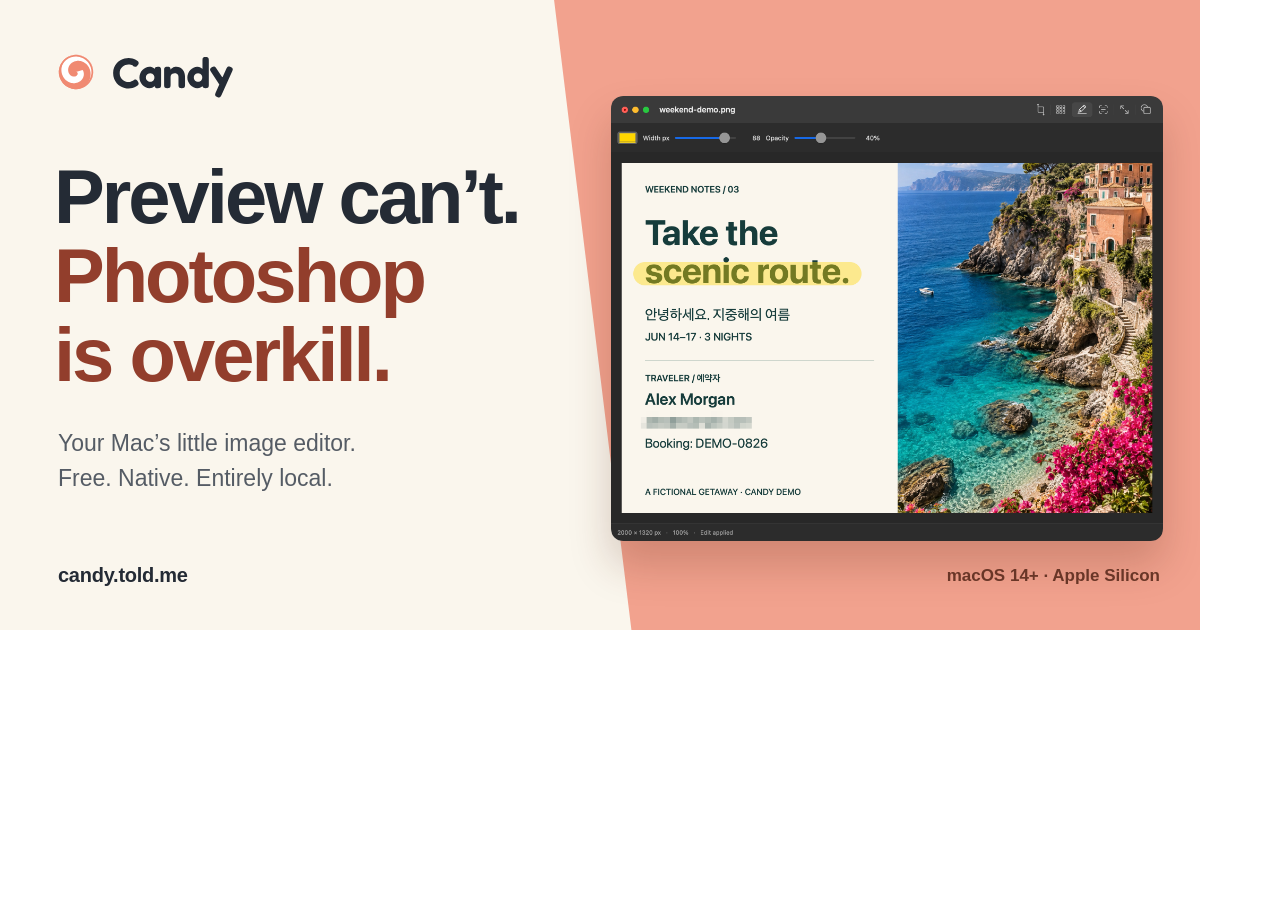
==== scripts/og/index.html @ d4051107 "docs(site): set the Korean social card headline on two lines - Keep each clause of the Korean OG hea" ====
<!doctype html>
<html lang="en">
<head>
  <meta charset="utf-8" />
  <meta name="robots" content="noindex, nofollow" />
  <meta name="viewport" content="width=device-width,initial-scale=1" />
  <title>Candy social card artwork</title>
  <style>
    * { box-sizing: border-box; }
    html, body { margin: 0; width: 1200px; height: 630px; overflow: hidden; }
    body { font-family: -apple-system, BlinkMacSystemFont, "Segoe UI", sans-serif; color: #242b35; }
    #card { position: relative; width: 1200px; height: 630px; overflow: hidden; background: #faf6ed; }
    .coral { position: absolute; left: 596px; top: -90px; width: 700px; height: 820px; background: #f2a28e; transform: rotate(-7deg); border-radius: 40px; }
    .brand { position: absolute; left: 54px; top: 46px; display: flex; align-items: center; gap: 14px; font-size: 39px; }
    .brand .mark { width: 44px; height: 44px; }
    .brand .wordmark { height: 1.34em; }
    h1 { position: absolute; left: 54px; top: 157px; margin: 0; width: 540px; font-size: 76px; font-weight: 780; line-height: 1.04; letter-spacing: -3px; }
    h1 span { color: #923e2c; }
    .description { position: absolute; left: 58px; top: 426px; margin: 0; width: 455px; font-size: 23px; line-height: 1.5; font-weight: 450; color: #555c65; }
    .editor { position: absolute; left: 611px; top: 96px; width: 552px; height: auto; border-radius: 12px; box-shadow: 0 24px 42px #57231338; }
    .domain { position: absolute; left: 58px; bottom: 43px; font-size: 20px; font-weight: 650; letter-spacing: -.25px; }
    .platform { position: absolute; right: 40px; bottom: 44px; margin: 0; color: #693627; font-size: 17px; font-weight: 550; }
    .ko { display: none; }
    :lang(ko) .en { display: none; }
    :lang(ko) .ko { display: block; }
    :lang(ko) h1 { top: 196px; font-size: 54px; line-height: 1.24; letter-spacing: -2px; white-space: nowrap; }
    :lang(ko) .description { top: 425px; font-size: 23px; line-height: 1.55; }
  </style>
  <script>
    document.documentElement.lang = new URLSearchParams(location.search).get('lang') === 'ko' ? 'ko' : 'en';
  </script>
</head>
<body>
  <main id="card" aria-label="Candy social sharing image">
    <div class="coral" aria-hidden="true"></div>
    <div class="brand"><img class="mark" src="../../site/assets/mark.svg" alt="" /><img class="wordmark" src="../../site/assets/wordmark.svg" alt="Candy" /></div>
    <h1 class="en">Preview can’t.<br /><span>Photoshop<br />is overkill.</span></h1>
    <h1 class="ko">미리보기론 안 되고,<br /><span>포토샵은 과하고.</span></h1>
    <p class="description en">Your Mac’s little image editor.<br />Free. Native. Entirely local.</p>
    <p class="description ko">강조할 때는 형광펜, 가릴 때는 모자이크.<br />Mac용 무료 이미지 편집기.</p>
    <img class="editor" src="../../site/assets/candy-editor.png" width="2080" height="1678" alt="The real Candy editor with a highlighted travel card and a pixelated sample email" />
    <div class="domain">candy.told.me</div>
    <p class="platform en">macOS 14+ · Apple Silicon</p>
    <p class="platform ko">macOS 14 이상 · Apple Silicon</p>
  </main>
</body>
</html>
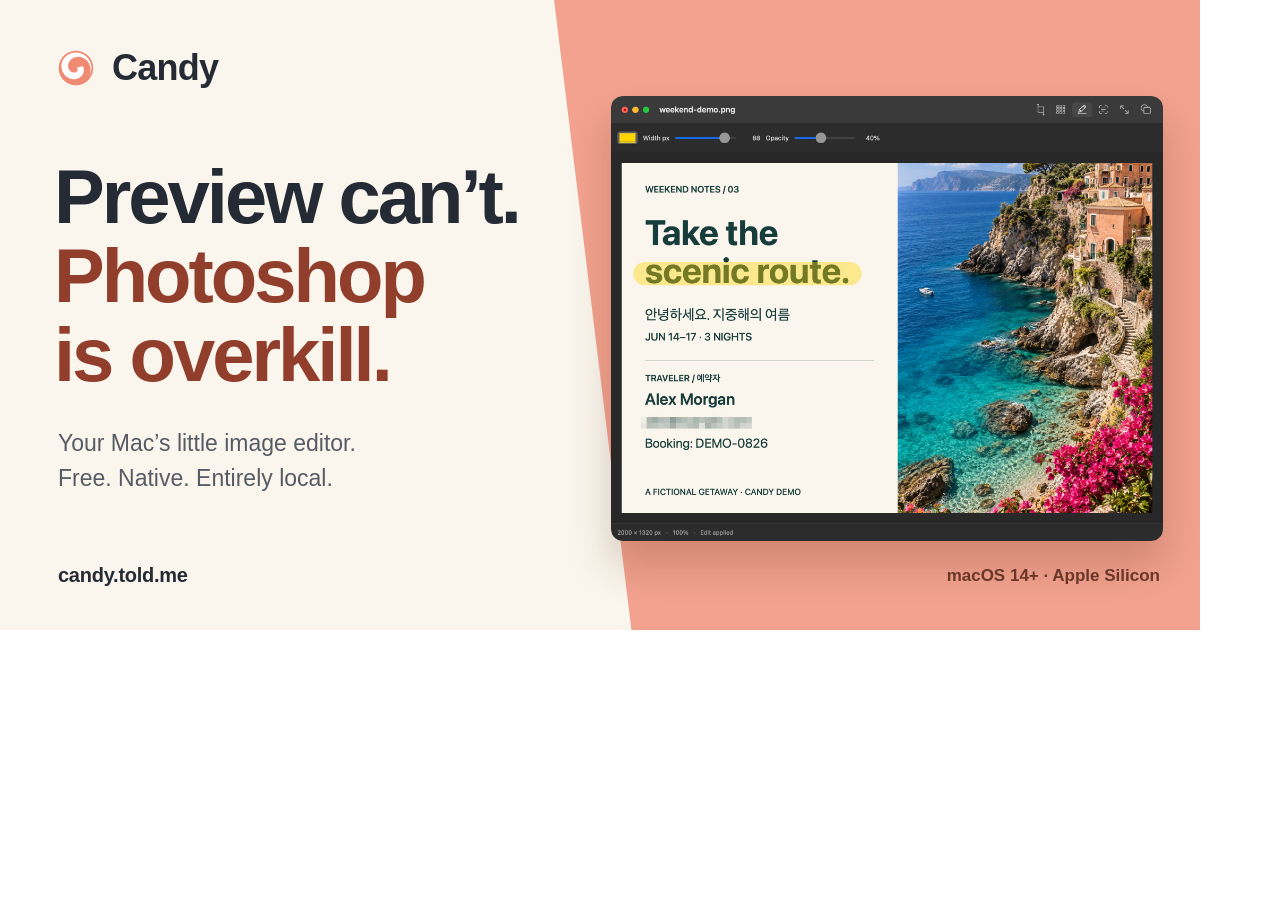
==== commit cb145ea3: "docs(site): set the brand name in the system font, Korean as 캔디 - Replace the outlined Fredoka wordm" ====
--- a/scripts/og/index.html
+++ b/scripts/og/index.html
@@ -11,9 +11,8 @@
     body { font-family: -apple-system, BlinkMacSystemFont, "Segoe UI", sans-serif; color: #242b35; }
     #card { position: relative; width: 1200px; height: 630px; overflow: hidden; background: #faf6ed; }
     .coral { position: absolute; left: 596px; top: -90px; width: 700px; height: 820px; background: #f2a28e; transform: rotate(-7deg); border-radius: 40px; }
-    .brand { position: absolute; left: 54px; top: 46px; display: flex; align-items: center; gap: 14px; font-size: 39px; }
+    .brand { position: absolute; left: 54px; top: 46px; display: flex; align-items: center; gap: 14px; font-size: 36px; font-weight: 700; letter-spacing: -0.02em; }
     .brand .mark { width: 44px; height: 44px; }
-    .brand .wordmark { height: 1.34em; }
     h1 { position: absolute; left: 54px; top: 157px; margin: 0; width: 540px; font-size: 76px; font-weight: 780; line-height: 1.04; letter-spacing: -3px; }
     h1 span { color: #923e2c; }
     .description { position: absolute; left: 58px; top: 426px; margin: 0; width: 455px; font-size: 23px; line-height: 1.5; font-weight: 450; color: #555c65; }
@@ -33,9 +32,9 @@
 <body>
   <main id="card" aria-label="Candy social sharing image">
     <div class="coral" aria-hidden="true"></div>
-    <div class="brand"><img class="mark" src="../../site/assets/mark.svg" alt="" /><img class="wordmark" src="../../site/assets/wordmark.svg" alt="Candy" /></div>
+    <div class="brand"><img class="mark" src="../../site/assets/mark.svg" alt="" /><span class="en">Candy</span><span class="ko">캔디</span></div>
     <h1 class="en">Preview can’t.<br /><span>Photoshop<br />is overkill.</span></h1>
-    <h1 class="ko">미리보기론 안 되고,<br /><span>포토샵은 과하고.</span></h1>
+    <h1 class="ko">미리보기론 안 되고<br /><span>포토샵은 과하고</span></h1>
     <p class="description en">Your Mac’s little image editor.<br />Free. Native. Entirely local.</p>
     <p class="description ko">강조할 때는 형광펜, 가릴 때는 모자이크.<br />Mac용 무료 이미지 편집기.</p>
     <img class="editor" src="../../site/assets/candy-editor.png" width="2080" height="1678" alt="The real Candy editor with a highlighted travel card and a pixelated sample email" />
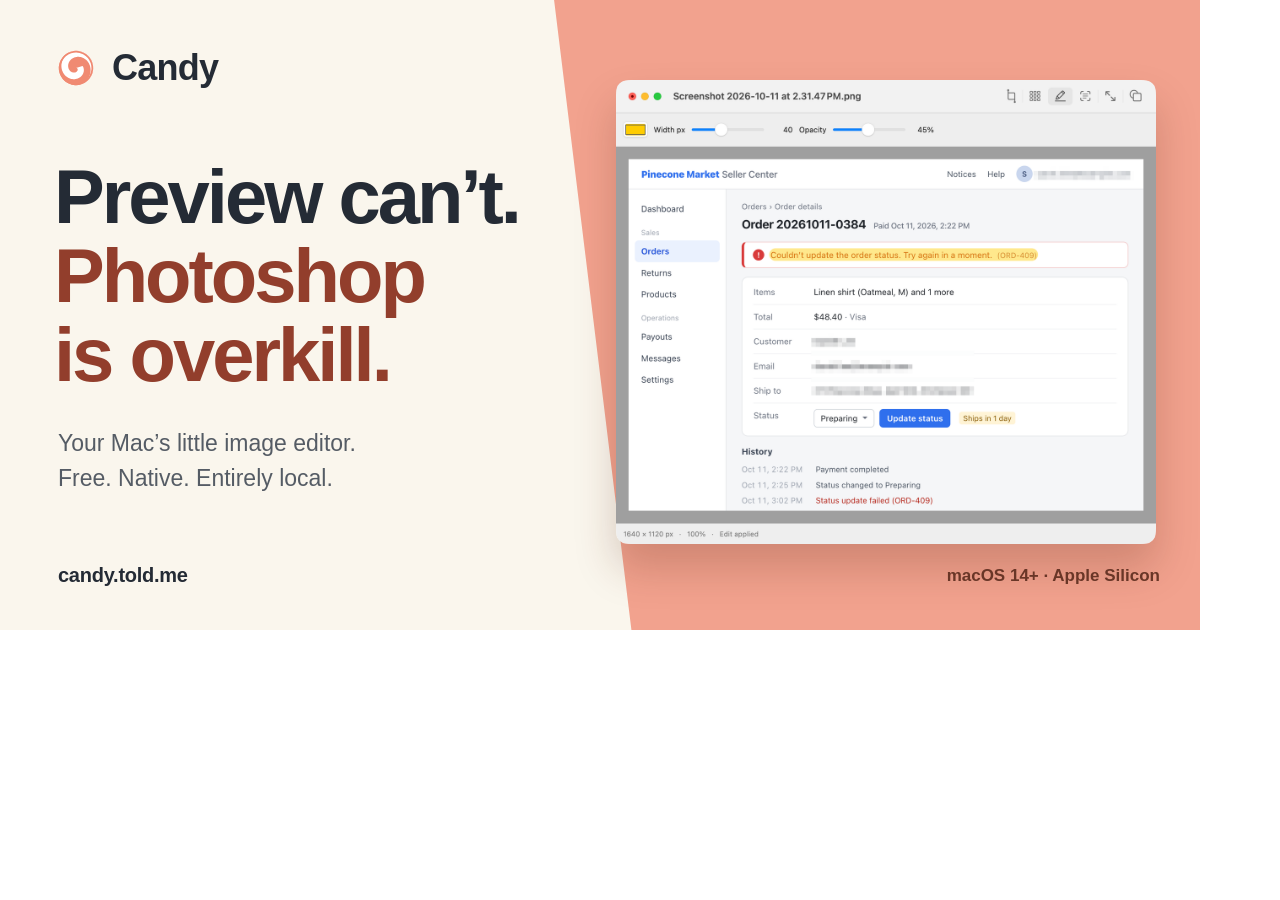
==== commit 189c7725: "feat(site): replace the hero still with a recorded editing demo per language - Record the real Candy" ====
--- a/scripts/og/index.html
+++ b/scripts/og/index.html
@@ -16,7 +16,7 @@
     h1 { position: absolute; left: 54px; top: 157px; margin: 0; width: 540px; font-size: 76px; font-weight: 780; line-height: 1.04; letter-spacing: -3px; }
     h1 span { color: #923e2c; }
     .description { position: absolute; left: 58px; top: 426px; margin: 0; width: 455px; font-size: 23px; line-height: 1.5; font-weight: 450; color: #555c65; }
-    .editor { position: absolute; left: 611px; top: 96px; width: 552px; height: auto; border-radius: 12px; box-shadow: 0 24px 42px #57231338; }
+    .editor { position: absolute; left: 616px; top: 80px; width: 540px; height: auto; border-radius: 12px; box-shadow: 0 24px 42px #57231338; }
     .domain { position: absolute; left: 58px; bottom: 43px; font-size: 20px; font-weight: 650; letter-spacing: -.25px; }
     .platform { position: absolute; right: 40px; bottom: 44px; margin: 0; color: #693627; font-size: 17px; font-weight: 550; }
     .ko { display: none; }
@@ -37,7 +37,8 @@
     <h1 class="ko">미리보기론 안 되고<br /><span>포토샵은 과하고</span></h1>
     <p class="description en">Your Mac’s little image editor.<br />Free. Native. Entirely local.</p>
     <p class="description ko">강조할 때는 형광펜, 가릴 때는 모자이크.<br />Mac용 무료 이미지 편집기.</p>
-    <img class="editor" src="../../site/assets/candy-editor.png" width="2080" height="1678" alt="The real Candy editor with a highlighted travel card and a pixelated sample email" />
+    <img class="editor en" src="../../site/assets/candy-editor-en.png" width="1280" height="1100" alt="The real Candy editor with an order page’s error highlighted and the customer’s details pixelated" />
+    <img class="editor ko" src="../../site/assets/candy-editor-ko.png" width="1280" height="1100" alt="주문 화면의 오류 메시지를 형광펜으로 강조하고 고객 정보를 모자이크로 가린 Candy 편집 화면" />
     <div class="domain">candy.told.me</div>
     <p class="platform en">macOS 14+ · Apple Silicon</p>
     <p class="platform ko">macOS 14 이상 · Apple Silicon</p>
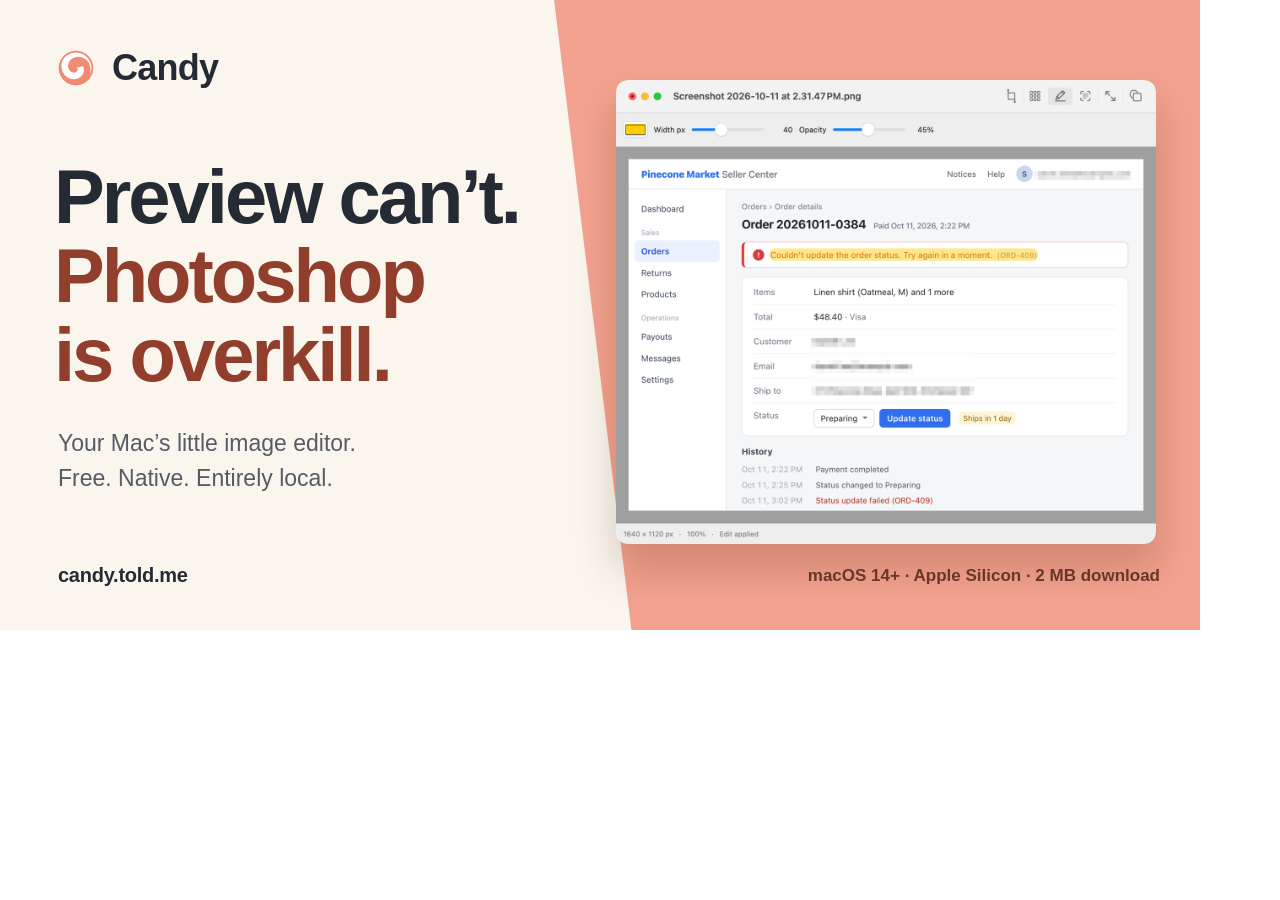
==== commit 654d66c2: "docs(site): show the download size on the social cards - Add "2 MB download" and "다운로드 2 MB" to the " ====
--- a/scripts/og/index.html
+++ b/scripts/og/index.html
@@ -40,8 +40,8 @@
     <img class="editor en" src="../../site/assets/candy-editor-en.png" width="1280" height="1100" alt="The real Candy editor with an order page’s error highlighted and the customer’s details pixelated" />
     <img class="editor ko" src="../../site/assets/candy-editor-ko.png" width="1280" height="1100" alt="주문 화면의 오류 메시지를 형광펜으로 강조하고 고객 정보를 모자이크로 가린 Candy 편집 화면" />
     <div class="domain">candy.told.me</div>
-    <p class="platform en">macOS 14+ · Apple Silicon</p>
-    <p class="platform ko">macOS 14 이상 · Apple Silicon</p>
+    <p class="platform en">macOS 14+ · Apple Silicon · 2 MB download</p>
+    <p class="platform ko">macOS 14 이상 · Apple Silicon · 다운로드 2 MB</p>
   </main>
 </body>
 </html>
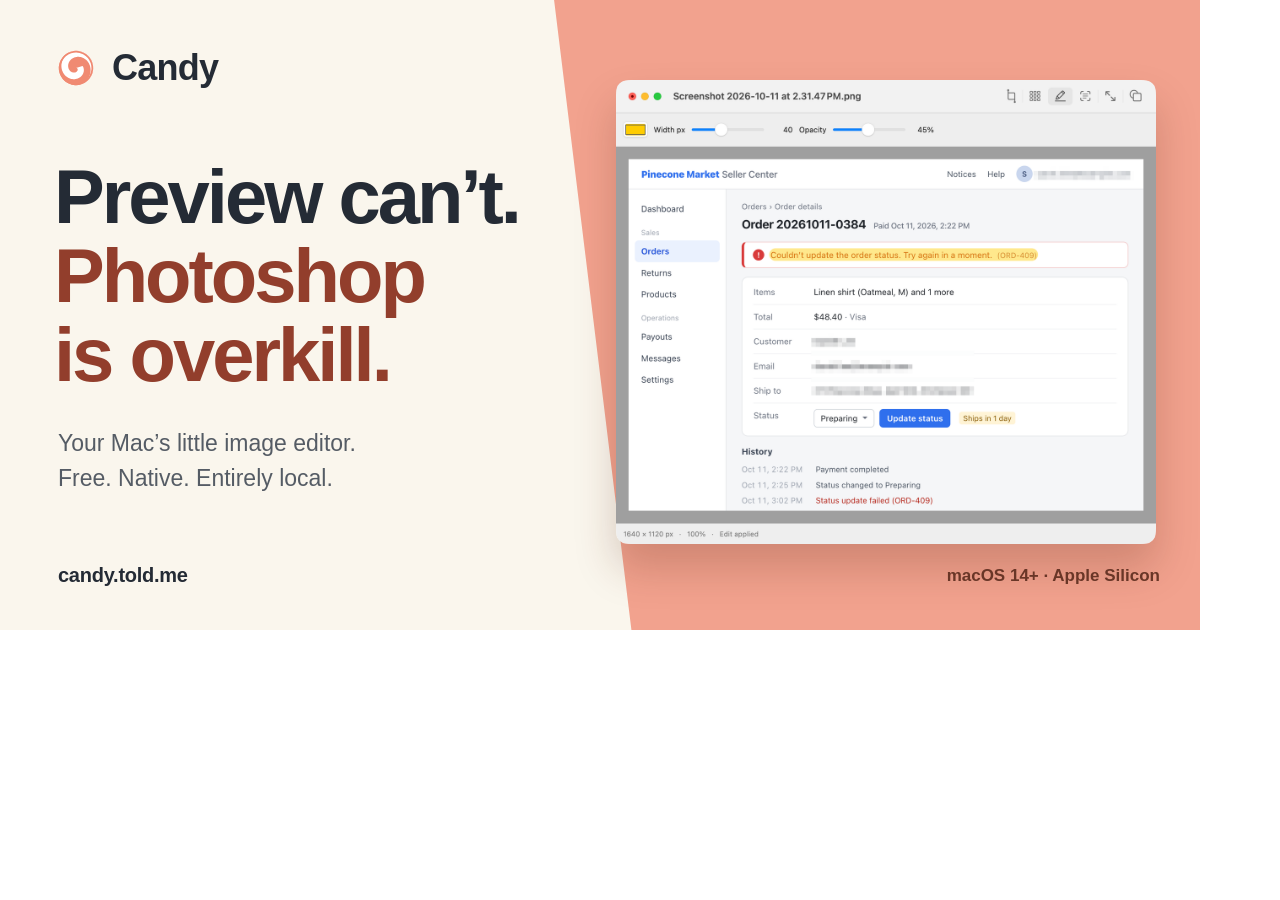
==== commit 80da2f83: "docs(site): drop size figures from the landing page and social cards - Remove the download, app and " ====
--- a/scripts/og/index.html
+++ b/scripts/og/index.html
@@ -19,29 +19,36 @@
     .editor { position: absolute; left: 616px; top: 80px; width: 540px; height: auto; border-radius: 12px; box-shadow: 0 24px 42px #57231338; }
     .domain { position: absolute; left: 58px; bottom: 43px; font-size: 20px; font-weight: 650; letter-spacing: -.25px; }
     .platform { position: absolute; right: 40px; bottom: 44px; margin: 0; color: #693627; font-size: 17px; font-weight: 550; }
-    .ko { display: none; }
-    :lang(ko) .en { display: none; }
-    :lang(ko) .ko { display: block; }
+    .ko, .ja { display: none; }
+    :lang(ko) .en, :lang(ja) .en { display: none; }
+    :lang(ko) .ko, :lang(ja) .ja { display: block; }
     :lang(ko) h1 { top: 196px; font-size: 54px; line-height: 1.24; letter-spacing: -2px; white-space: nowrap; }
     :lang(ko) .description { top: 425px; font-size: 23px; line-height: 1.55; }
+    :lang(ja) h1 { top: 198px; font-size: 48px; line-height: 1.3; letter-spacing: -1.5px; white-space: nowrap; }
+    :lang(ja) .description { top: 425px; width: 520px; font-size: 22px; line-height: 1.55; white-space: nowrap; }
   </style>
   <script>
-    document.documentElement.lang = new URLSearchParams(location.search).get('lang') === 'ko' ? 'ko' : 'en';
+    const lang = new URLSearchParams(location.search).get('lang');
+    document.documentElement.lang = ['ko', 'ja'].includes(lang) ? lang : 'en';
   </script>
 </head>
 <body>
   <main id="card" aria-label="Candy social sharing image">
     <div class="coral" aria-hidden="true"></div>
-    <div class="brand"><img class="mark" src="../../site/assets/mark.svg" alt="" /><span class="en">Candy</span><span class="ko">캔디</span></div>
+    <div class="brand"><img class="mark" src="../../site/assets/mark.svg" alt="" /><span class="en">Candy</span><span class="ko">캔디</span><span class="ja">Candy</span></div>
     <h1 class="en">Preview can’t.<br /><span>Photoshop<br />is overkill.</span></h1>
     <h1 class="ko">미리보기론 안 되고<br /><span>포토샵은 과하고</span></h1>
+    <h1 class="ja">プレビューじゃ足りない<br /><span>Photoshopじゃ大げさ</span></h1>
     <p class="description en">Your Mac’s little image editor.<br />Free. Native. Entirely local.</p>
     <p class="description ko">강조할 때는 형광펜, 가릴 때는 모자이크.<br />Mac용 무료 이미지 편집기.</p>
+    <p class="description ja">目立たせるなら蛍光ペン、隠すならモザイク。<br />Mac用の無料画像エディタ。</p>
     <img class="editor en" src="../../site/assets/candy-editor-en.png" width="1280" height="1100" alt="The real Candy editor with an order page’s error highlighted and the customer’s details pixelated" />
     <img class="editor ko" src="../../site/assets/candy-editor-ko.png" width="1280" height="1100" alt="주문 화면의 오류 메시지를 형광펜으로 강조하고 고객 정보를 모자이크로 가린 Candy 편집 화면" />
+    <img class="editor ja" src="../../site/assets/candy-editor-ja.png" width="1280" height="1100" alt="注文画面のエラーメッセージに蛍光ペンを引き、顧客情報をモザイクで隠したCandyの編集画面" />
     <div class="domain">candy.told.me</div>
-    <p class="platform en">macOS 14+ · Apple Silicon · 2 MB download</p>
-    <p class="platform ko">macOS 14 이상 · Apple Silicon · 다운로드 2 MB</p>
+    <p class="platform en">macOS 14+ · Apple Silicon</p>
+    <p class="platform ko">macOS 14 이상 · Apple Silicon</p>
+    <p class="platform ja">macOS 14以降 · Apple Silicon</p>
   </main>
 </body>
 </html>
